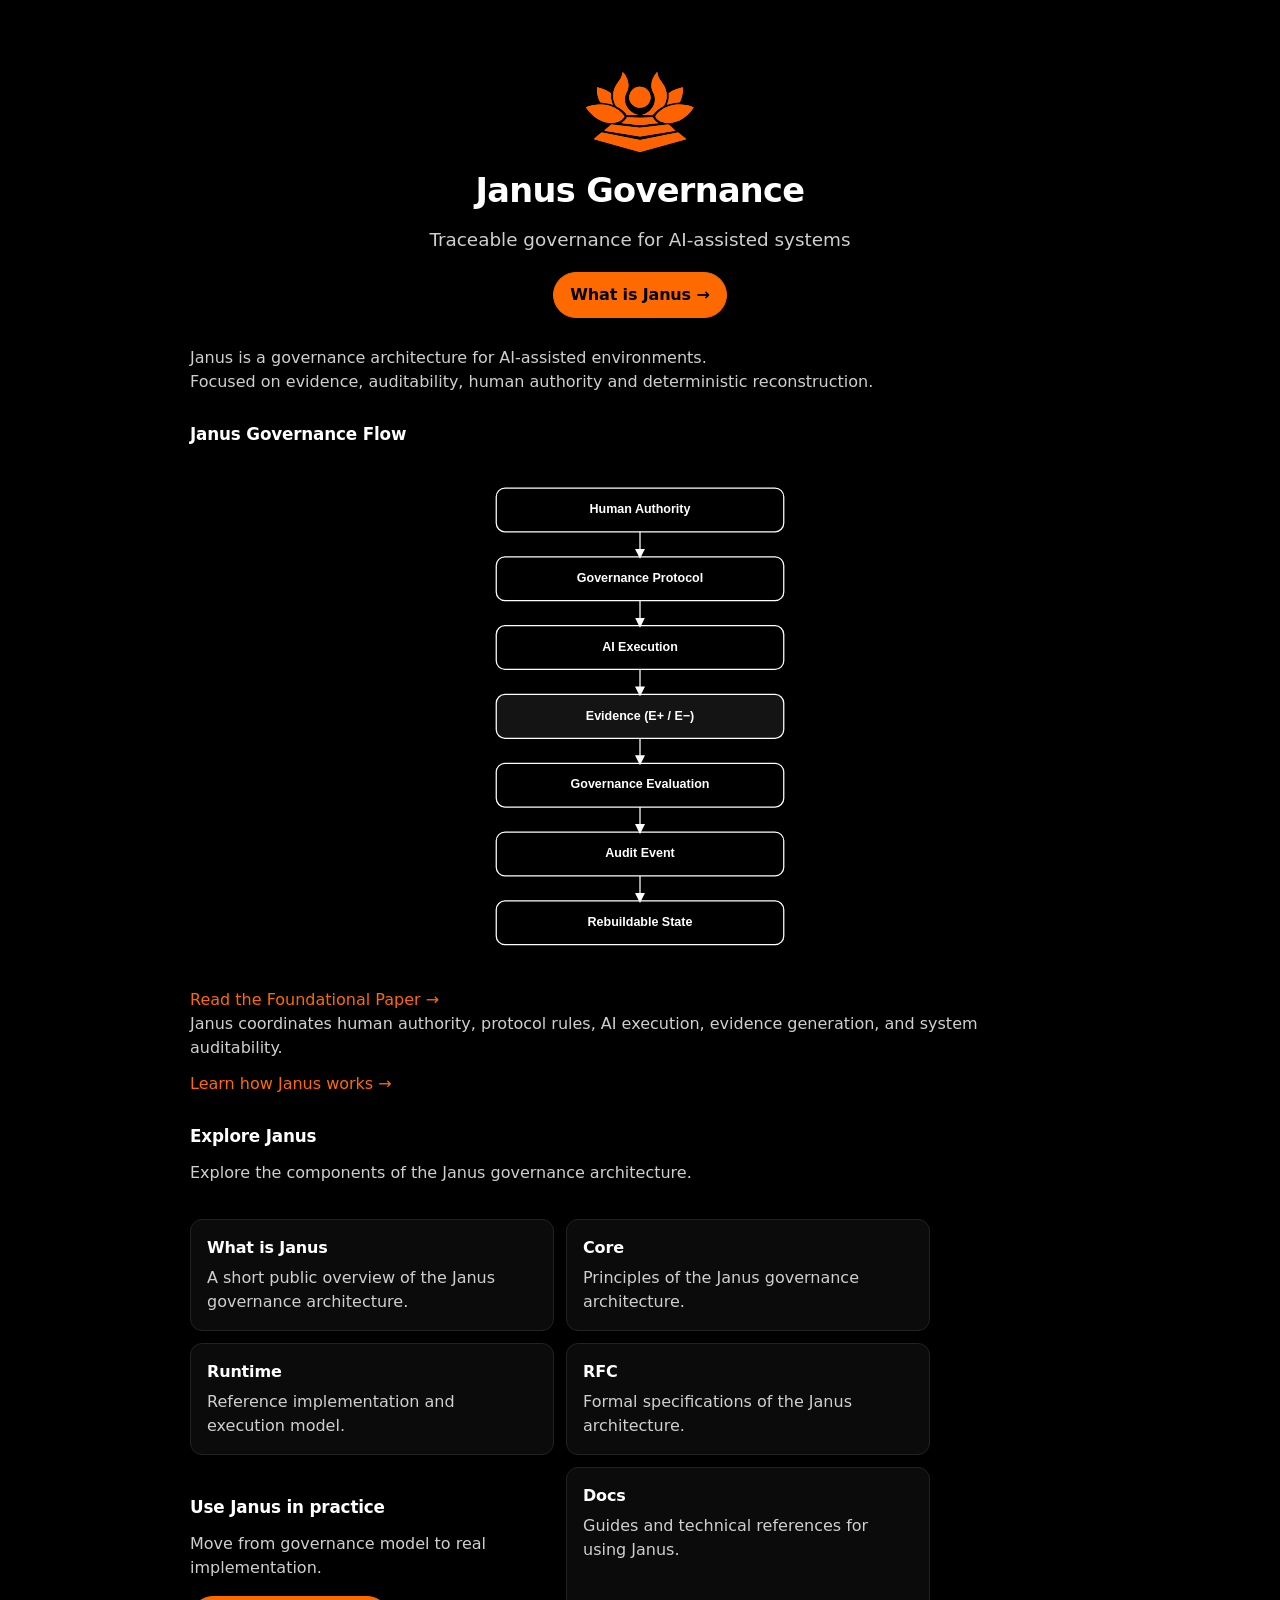
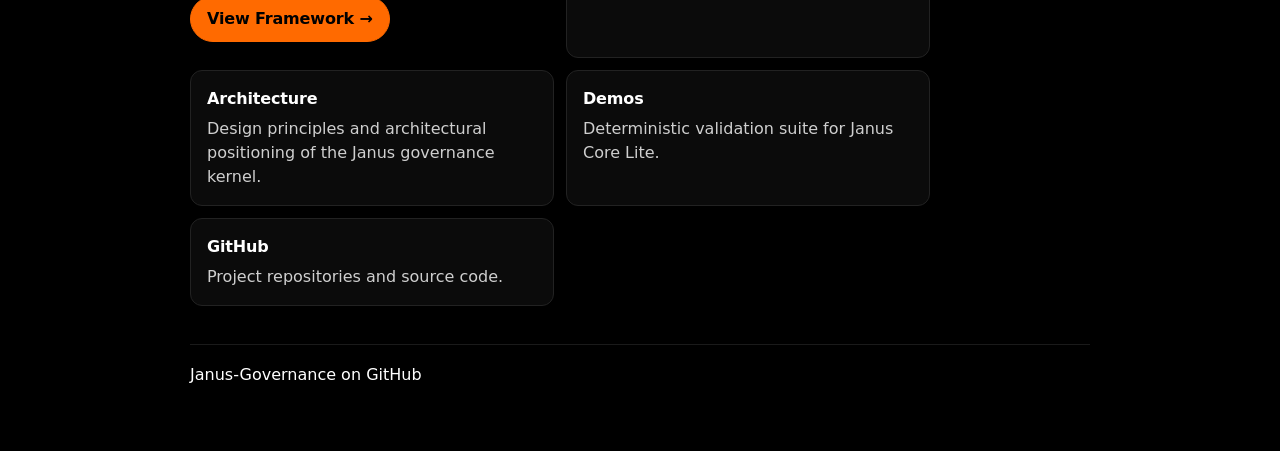
==== index.html @ d7b4a1f8 "refactor(web): separate framework CTA from core architecture grid" ====
<!doctype html>
<html lang="en">
  <head>
    <meta charset="utf-8" />
    <meta name="viewport" content="width=device-width, initial-scale=1" />
    <title>Janus Governance</title>
    <meta
      name="description"
      content="Janus is a governance architecture for AI-assisted environments focused on evidence, auditability, human authority and deterministic reconstruction."
    />
    <link rel="stylesheet" href="/styles.css" />
  </head>
  <body>
    <main class="container">
      <header class="hero" aria-label="Hero">
        <svg
          class="logo"
          xmlns="http://www.w3.org/2000/svg"
          viewBox="0 0 419.28 311.48"
          role="img"
          aria-label="Janus logo"
        >
          <defs>
            <style>
              .cls-1 {
                fill: #ff8103;
              }

              .cls-2 {
                fill: #ff6200;
              }
            </style>
          </defs>
          <g>
            <path
              class="cls-1"
              d="M159.25,167.34h40.95c.33,0,2.47,1.52,2.57,0-35.36-9.36-61.35-43.4-48.12-80.49,2.5-7,7.02-13.08,8.89-20.32,6.07-23.49-4.26-49.85-20.9-66.44-1.41,25.85-23.61,41.9-31.95,64.57-7.11,19.35-6.92,41.87,2.22,60.51,4.77,9.72,8.3,9.06,16.49,14.44,11.19,7.33,22.39,16.66,29.83,27.73ZM277.24.1c-1.33-.36-.96.31-1.31.72-15.76,18.4-25.67,41.6-19.49,66.18,1.9,7.56,6.46,13.55,8.93,20.85,10.7,31.54-6.45,59.86-34.13,74.43l-13.56,5.62,41.8-.86c8.95-10.05,18.19-19.22,29.5-26.63s14.53-6.1,20.21-20.46c8.83-22.34,6.11-46.25-5.49-66.97-4.25-7.59-10.14-14.04-14.66-21.43-5.73-9.38-10.72-20.46-11.79-31.45ZM205.52,57.53c-31.74,3.62-48.61,41.28-27.92,66.55,20.23,24.72,60.63,18.14,71.59-12,10.37-28.53-14.11-57.92-43.67-54.55ZM104.84,127.25c-3.64-8.47-6.85-17.27-7.47-26.61-.4-6.02.48-12.17.3-18.06-16.3-11.5-35.44-18.11-54.69-22.91-2.31,20.16,3.38,40.5,12.29,58.44,4.34.86,9.15.66,13.69,1.2,12.14,1.45,24.23,4.32,35.87,7.94ZM377.47,59.67c-19.54,4.36-39.07,10.88-55.26,22.91-.21,6.54.75,13.13.21,19.68-.72,8.61-3.97,17.16-7.37,24.99,11.23-3.76,22.82-6.75,34.65-8.01,2.57-.27,14-.35,14.89-1.14.44-.39,2.76-5.43,3.24-6.5,7.38-16.16,10.51-34.16,9.63-51.93ZM.03,136.99c-.75.99,12.44,17.11,14.02,18.9,15.99,18.16,37.31,33.89,61.22,39.59,26.24,6.25,59.68,3.86,74.56-21.79-5.25-10.02-14.62-18.86-23.86-25.47C90.08,122.53,40.31,121.14.03,136.99ZM357.31,126.85c-33.93,1.76-69.43,16.83-87.53,46.55,8.1,16.21,26.28,23.91,43.81,24.9,44.47,2.52,82.59-24.4,105.69-60.41-18.64-8.94-41.26-12.11-61.97-11.04ZM281.25,198.28c-9.91-4.05-16.61-13.1-21.51-22.27-13.65.92-27.45,1.73-41.19,2.23-18.44.66-36-1.12-54.41-1.73-1.51-.05-3.26-1.34-4.6,0-4.89,9.22-12.22,17.15-21.48,22.06,8.06,1.19,16.24,2.28,24.35,3.14,14.52,1.55,30.87,3.82,45.25,4.58,13.55.72,35.59-2.99,49.82-4.58,6.62-.74,13.38-1.47,19.98-2.36.87-.12,3.46-.28,3.79-1.07ZM347.11,228.62c.65-.54-1.83-2.72-2.28-3.15-6.02-5.78-14.74-13.75-21.19-18.9-1.26-1.01-2.53-2.2-4.29-2.06l-109.98,12.13-109.98-12.13c-1.47.13-3.09,1.66-4.3,2.63-6.15,4.93-13.71,11.73-19.47,17.18-.83.78-3.41,3.05-3.43,4.01l138.33,22.68,136.6-22.39ZM389.5,261.84c.22-.95-.31-1.16-.87-1.7-8.59-8.32-19.69-15.35-28.36-23.75l-2.56-.92-147.19,29.29-148.35-29.31c-1.49.13-2.75,1.45-3.98,2.36-8.66,6.41-17.93,14.85-26.05,22.06-.48.43-1.06.85-1.74.84l1.45,1.11,178.19,49.66,179.47-49.64Z"
            />
            <path
              class="cls-2"
              d="M389.5,261.84l-179.47,49.64-178.19-49.66-1.45-1.11c.68,0,1.25-.41,1.74-.84,8.13-7.21,17.4-15.65,26.05-22.06,1.23-.91,2.49-2.23,3.98-2.36l148.17,29.27c.12.02.24.02.36,0l147.01-29.25,2.56.92c8.67,8.4,19.78,15.44,28.36,23.75.56.54,1.08.75.87,1.7Z"
            />
            <path
              class="cls-2"
              d="M347.11,228.62l-136.6,22.39-138.33-22.68c.02-.97,2.61-3.23,3.43-4.01,5.76-5.45,13.32-12.26,19.47-17.18,1.2-.96,2.82-2.5,4.3-2.63l109.98,12.13,109.98-12.13c1.76-.15,3.03,1.05,4.29,2.06,6.45,5.15,15.18,13.12,21.19,18.9.45.43,2.93,2.61,2.28,3.15Z"
            />
            <path
              class="cls-2"
              d="M357.31,126.85c20.7-1.08,43.33,2.1,61.97,11.04-23.1,36.01-61.22,62.93-105.69,60.41-17.53-.99-35.71-8.68-43.81-24.9,18.1-29.73,53.6-44.79,87.53-46.55Z"
            />
            <path
              class="cls-2"
              d="M.03,136.99c40.28-15.86,90.05-14.46,125.94,11.22,9.24,6.62,18.61,15.45,23.86,25.47-14.88,25.65-48.32,28.05-74.56,21.79-23.91-5.7-45.22-21.42-61.22-39.59-1.58-1.79-14.77-17.91-14.02-18.9Z"
            />
            <path
              class="cls-2"
              d="M277.24.1c1.07,10.99,6.06,22.07,11.79,31.45,4.52,7.39,10.41,13.84,14.66,21.43,11.6,20.73,14.33,44.63,5.49,66.97-5.68,14.36-8.58,12.82-20.21,20.46s-20.54,16.59-29.5,26.63l-41.65.46,13.41-5.21c27.68-14.57,44.83-42.89,34.13-74.43-2.47-7.3-7.03-13.29-8.93-20.85-6.18-24.59,3.73-47.78,19.49-66.18.35-.41-.02-1.08,1.31-.72Z"
            />
            <path
              class="cls-2"
              d="M159.25,167.34c-7.45-11.07-18.64-20.4-29.83-27.73-8.2-5.37-11.72-4.72-16.49-14.44-9.14-18.64-9.34-41.16-2.22-60.51C119.04,42,141.24,25.94,142.65.1c16.65,16.59,26.97,42.95,20.9,66.44-1.87,7.24-6.4,13.32-8.89,20.32-13.21,37.03,12.94,71.22,48.22,80.64.02,0-.08,0-.1,0l-43.52-.16Z"
            />
            <path
              class="cls-2"
              d="M205.52,57.53c29.56-3.37,54.04,26.02,43.67,54.55-10.96,30.14-51.36,36.72-71.59,12-20.69-25.27-3.82-62.93,27.92-66.55Z"
            />
            <path
              class="cls-2"
              d="M281.25,198.28c-.33.79-2.92.95-3.79,1.07-6.6.89-13.36,1.62-19.98,2.36-14.23,1.59-36.27,5.3-49.82,4.58-14.37-.76-30.73-3.03-45.25-4.58-8.11-.87-16.29-1.95-24.35-3.14,9.26-4.9,16.94-13.44,21.83-22.66.56.28,6.62.9,8.13.95,18.41.61,32.09,2.05,50.52,1.38,13.75-.49,27.54-1.31,41.19-2.23,4.9,9.17,11.6,18.23,21.51,22.27Z"
            />
            <path
              class="cls-2"
              d="M377.47,59.67c.88,17.77-2.25,35.77-9.63,51.93-.49,1.06-2.8,6.1-3.24,6.5-.9.8-12.32.87-14.89,1.14-11.83,1.26-23.42,4.25-34.65,8.01,3.4-7.83,6.65-16.38,7.37-24.99.55-6.56-.41-13.15-.21-19.68,16.19-12.03,35.72-18.55,55.26-22.91Z"
            />
            <path
              class="cls-2"
              d="M104.84,127.25c-11.64-3.62-23.73-6.5-35.87-7.94-4.54-.54-9.35-.34-13.69-1.2-8.91-17.94-14.6-38.28-12.29-58.44,19.25,4.81,38.38,11.42,54.69,22.91.17,5.89-.7,12.04-.3,18.06.62,9.33,3.82,18.13,7.47,26.61Z"
            />
          </g>
        </svg>
        <h1>Janus Governance</h1>
        <p class="subtitle">Traceable governance for AI-assisted systems</p>
        <p class="hero-cta">
          <a class="cta-button" href="/what-is-janus.html">What is Janus &rarr;</a>
        </p>
      </header>

      <section class="section" aria-label="Project description">
        <p class="description">
          Janus is a governance architecture for AI-assisted environments.<br />
          Focused on evidence, auditability, human authority and deterministic reconstruction.
        </p>
      </section>

      <section class="section governance-diagram" aria-label="Janus Governance Flow">
        <h2>Janus Governance Flow</h2>
        <img
          src="/janus-governance-flow.svg"
          alt="Janus governance flow diagram"
          style="display: block; width: 100%; max-width: 450px; margin: 16px auto 10px"
        />
        <p style="margin: 12px 0 0">
          <a href="/paper/janus-foundational-paper-v1.0.pdf" class="cta-link" style="color: var(--accent)">
            Read the Foundational Paper →
          </a>
        </p>
        <p class="description">
          Janus coordinates human authority, protocol rules, AI execution, evidence generation,
          and system auditability.
        </p>
        <p style="margin: 12px 0 0">
          <a href="/what-is-janus.html" class="cta-link" style="color: var(--accent)">
            Learn how Janus works &rarr;
          </a>
        </p>
      </section>

      <section class="section" aria-label="Explore Janus">
        <h2>Explore Janus</h2>
        <p class="description">Explore the components of the Janus governance architecture.</p>
        <nav class="cards" aria-label="Explore navigation">
          <a class="card" href="/what-is-janus.html">
            <div class="card-title">What is Janus</div>
            <div class="card-desc">A short public overview of the Janus governance architecture.</div>
          </a>
          <a class="card" href="https://core.janusgovernance.org">
            <div class="card-title">Core</div>
            <div class="card-desc">Principles of the Janus governance architecture.</div>
          </a>
          <a class="card" href="https://runtime.janusgovernance.org">
            <div class="card-title">Runtime</div>
            <div class="card-desc">Reference implementation and execution model.</div>
          </a>
          <a class="card" href="https://rfc.janusgovernance.org">
            <div class="card-title">RFC</div>
            <div class="card-desc">Formal specifications of the Janus architecture.</div>
          </a>

                <section class="section" aria-label="Use Janus in practice">
                  <h2>Use Janus in practice</h2>
                  <p class="description">Move from governance model to real implementation.</p>
                  <p style="margin-top:16px;">
                    <a class="cta-button" href="https://framework.janusgovernance.org">View Framework &rarr;</a>
                  </p>
                </section>
          <a class="card" href="https://docs.janusgovernance.org">
            <div class="card-title">Docs</div>
            <div class="card-desc">Guides and technical references for using Janus.</div>
          </a>
          <a class="card" href="/docs/architecture/">
            <div class="card-title">Architecture</div>
            <div class="card-desc">Design principles and architectural positioning of the Janus governance kernel.</div>
          </a>
          <a class="card" href="/demos.html">
            <div class="card-title">Demos</div>
            <div class="card-desc">Deterministic validation suite for Janus Core Lite.</div>
          </a>
          <a class="card" href="https://github.com/Janus-Governance">
            <div class="card-title">GitHub</div>
            <div class="card-desc">Project repositories and source code.</div>
          </a>
        </nav>
      </section>

      <footer class="footer" aria-label="Footer">
        <a href="https://github.com/Janus-Governance">Janus-Governance on GitHub</a>
      </footer>
    </main>
  </body>
</html>
---- styles.css ----
:root {
  color-scheme: dark;
  --accent: #ff6a00;
}

body {
  margin: 0;
  padding: 0;
  background: #000;
  color: #fff;
  font-family: system-ui, -apple-system, "Segoe UI", Roboto, Helvetica, Arial,
    "Apple Color Emoji", "Segoe UI Emoji";
  line-height: 1.5;
}

.container {
  max-width: 900px;
  margin: 0 auto;
  padding: 72px 20px 64px;
}

h1 {
  font-size: 2.1rem;
  font-weight: 750;
  letter-spacing: -0.02em;
  margin: 0 0 10px;
}

.subtitle {
  font-size: 1.15rem;
  margin: 0;
  color: #cfcfcf;
}

.hero {
  text-align: center;
}

.hero-cta {
  margin: 18px 0 0;
}

.cta-button {
  display: inline-block;
  padding: 10px 16px;
  border-radius: 999px;
  border: 1px solid var(--accent);
  background: var(--accent);
  color: #000;
  font-weight: 750;
  letter-spacing: -0.01em;
}

.cta-button:hover,
.cta-button:focus {
  background: transparent;
  color: #fff;
  text-decoration: none;
}

.logo {
  display: block;
  height: 80px;
  max-height: 80px;
  width: auto;
  margin: 0 auto 14px;
}

.section {
  margin-top: 28px;
}

.description {
  margin: 0;
  color: #cfcfcf;
  max-width: 860px;
}

h2 {
  margin: 0 0 12px;
  font-size: 1.05rem;
  font-weight: 650;
  letter-spacing: -0.01em;
  color: #fff;
}

a {
  color: #fff;
  text-decoration: none;
}

a:hover,
a:focus {
  color: var(--accent);
  text-decoration: underline;
  text-underline-offset: 3px;
}

.back {
  display: inline-block;
  margin-bottom: 22px;
  color: #cfcfcf;
  font-size: 0.98rem;
}

.link-list {
  margin: 12px 0 0;
  padding-left: 18px;
  color: #cfcfcf;
}

.link-list li {
  margin: 6px 0;
}

.cards {
  margin-top: 34px;
  display: grid;
  grid-template-columns: repeat(2, minmax(0, 1fr));
  gap: 12px;
  max-width: 740px;
}

.card {
  display: block;
  padding: 16px 16px;
  border: 1px solid #222;
  border-radius: 12px;
  background: #0b0b0b;
  color: #fff;
}

.card-title {
  font-weight: 700;
  letter-spacing: -0.01em;
}

.card-desc {
  margin-top: 6px;
  color: #cfcfcf;
}

.card:hover,
.card:focus {
  border-color: var(--accent);
  background: #111;
  text-decoration: none;
}

.footer {
  margin-top: 38px;
  padding-top: 18px;
  border-top: 1px solid #1a1a1a;
  color: #cfcfcf;
}

/* Markdown pages (e.g., docs/architecture/*) */
.markdown {
  color: #cfcfcf;
}

.markdown h1,
.markdown h2,
.markdown h3 {
  color: #fff;
}

.markdown p {
  margin: 0 0 12px;
}

.markdown ul,
.markdown ol {
  margin: 10px 0 14px;
  padding-left: 18px;
}

.markdown li {
  margin: 6px 0;
}

.markdown code {
  font-family: ui-monospace, SFMono-Regular, Menlo, Monaco, Consolas,
    "Liberation Mono", "Courier New", monospace;
  font-size: 0.95em;
}

.markdown pre {
  margin: 12px 0 16px;
  padding: 12px;
  border: 1px solid #1a1a1a;
  border-radius: 12px;
  background: #0b0b0b;
  overflow: auto;
}

.markdown pre code {
  font-size: 0.92em;
}

.markdown table {
  width: 100%;
  border-collapse: collapse;
  margin: 12px 0 18px;
  background: #0b0b0b;
  border: 1px solid #1a1a1a;
  border-radius: 12px;
  overflow: hidden;
}

.markdown th,
.markdown td {
  text-align: left;
  padding: 10px 12px;
  border-bottom: 1px solid #1a1a1a;
  vertical-align: top;
}

.markdown th {
  color: #fff;
  font-weight: 700;
}

.markdown tr:last-child td {
  border-bottom: 0;
}

@media (max-width: 560px) {
  .cards {
    grid-template-columns: 1fr;
  }
}
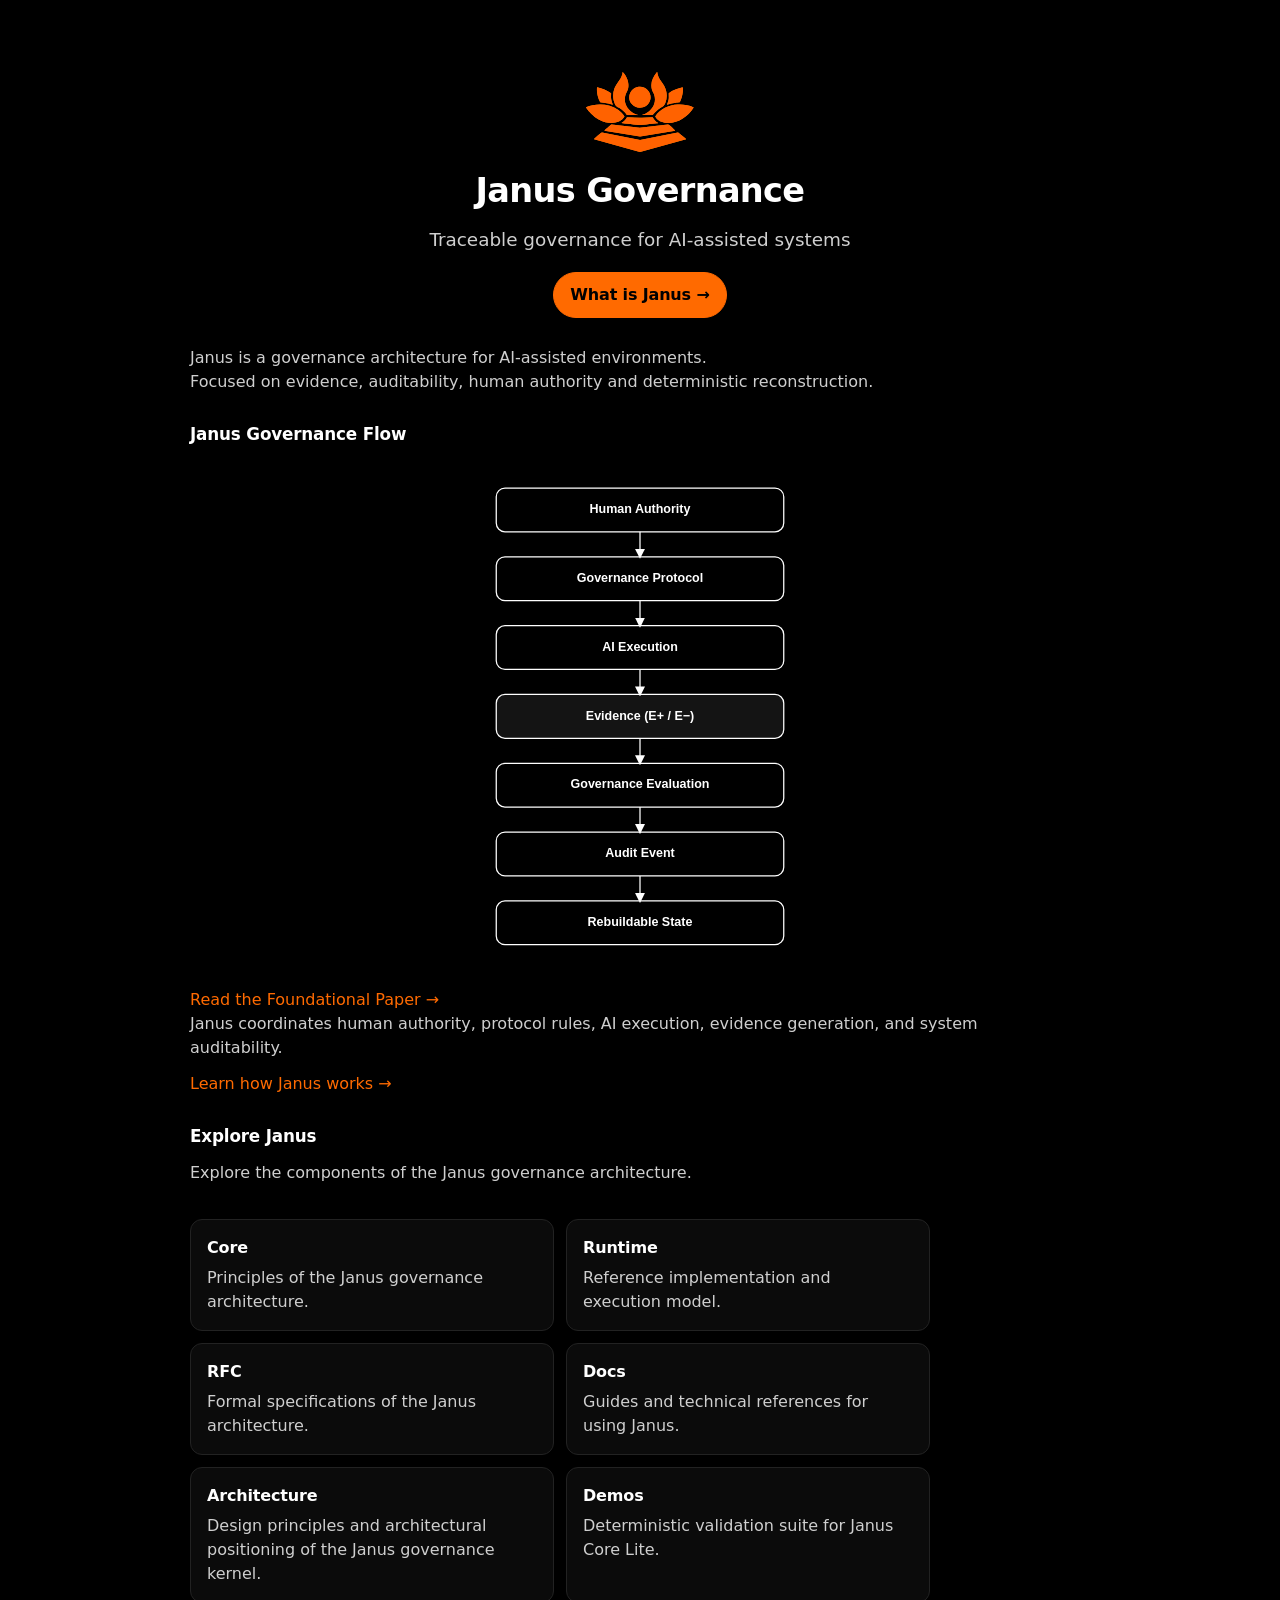
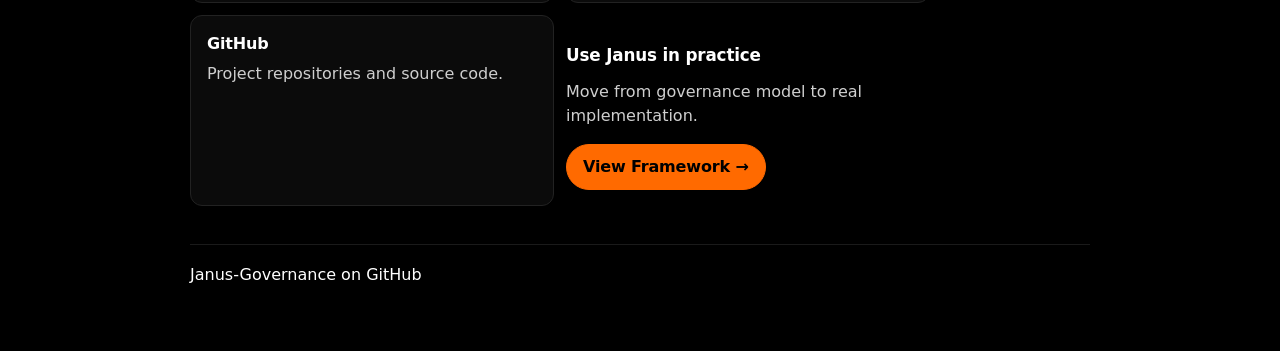
==== commit c5216152: "refactor(web): fix hierarchy and separate framework as adoption layer" ====
--- a/index.html
+++ b/index.html
@@ -119,10 +119,6 @@
         <h2>Explore Janus</h2>
         <p class="description">Explore the components of the Janus governance architecture.</p>
         <nav class="cards" aria-label="Explore navigation">
-          <a class="card" href="/what-is-janus.html">
-            <div class="card-title">What is Janus</div>
-            <div class="card-desc">A short public overview of the Janus governance architecture.</div>
-          </a>
           <a class="card" href="https://core.janusgovernance.org">
             <div class="card-title">Core</div>
             <div class="card-desc">Principles of the Janus governance architecture.</div>
@@ -135,14 +131,6 @@
             <div class="card-title">RFC</div>
             <div class="card-desc">Formal specifications of the Janus architecture.</div>
           </a>
-
-                <section class="section" aria-label="Use Janus in practice">
-                  <h2>Use Janus in practice</h2>
-                  <p class="description">Move from governance model to real implementation.</p>
-                  <p style="margin-top:16px;">
-                    <a class="cta-button" href="https://framework.janusgovernance.org">View Framework &rarr;</a>
-                  </p>
-                </section>
           <a class="card" href="https://docs.janusgovernance.org">
             <div class="card-title">Docs</div>
             <div class="card-desc">Guides and technical references for using Janus.</div>
@@ -159,6 +147,14 @@
             <div class="card-title">GitHub</div>
             <div class="card-desc">Project repositories and source code.</div>
           </a>
+
+              <section class="section" aria-label="Use Janus in practice">
+                <h2>Use Janus in practice</h2>
+                <p class="description">Move from governance model to real implementation.</p>
+                <p style="margin-top:16px;">
+                  <a class="cta-button" href="https://framework.janusgovernance.org">View Framework &rarr;</a>
+                </p>
+              </section>
         </nav>
       </section>
 
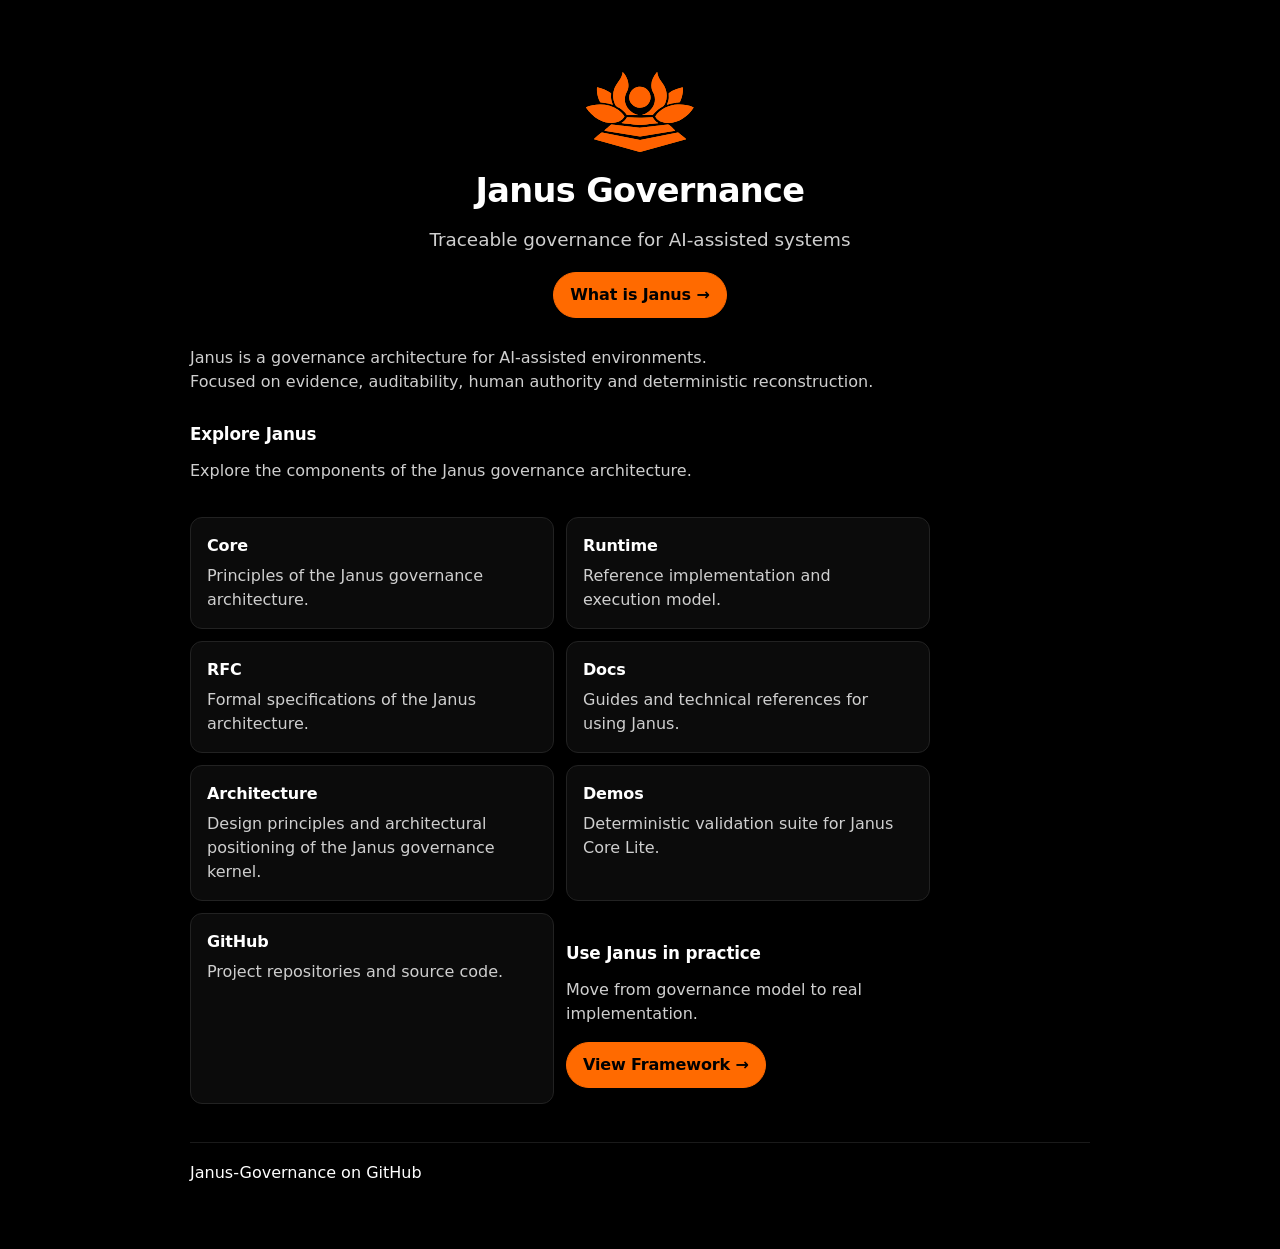
==== commit 70543a42: "refactor(web): remove redundant conceptual duplication" ====
--- a/index.html
+++ b/index.html
@@ -93,27 +93,6 @@
       </section>
 
       <section class="section governance-diagram" aria-label="Janus Governance Flow">
-        <h2>Janus Governance Flow</h2>
-        <img
-          src="/janus-governance-flow.svg"
-          alt="Janus governance flow diagram"
-          style="display: block; width: 100%; max-width: 450px; margin: 16px auto 10px"
-        />
-        <p style="margin: 12px 0 0">
-          <a href="/paper/janus-foundational-paper-v1.0.pdf" class="cta-link" style="color: var(--accent)">
-            Read the Foundational Paper →
-          </a>
-        </p>
-        <p class="description">
-          Janus coordinates human authority, protocol rules, AI execution, evidence generation,
-          and system auditability.
-        </p>
-        <p style="margin: 12px 0 0">
-          <a href="/what-is-janus.html" class="cta-link" style="color: var(--accent)">
-            Learn how Janus works &rarr;
-          </a>
-        </p>
-      </section>
 
       <section class="section" aria-label="Explore Janus">
         <h2>Explore Janus</h2>
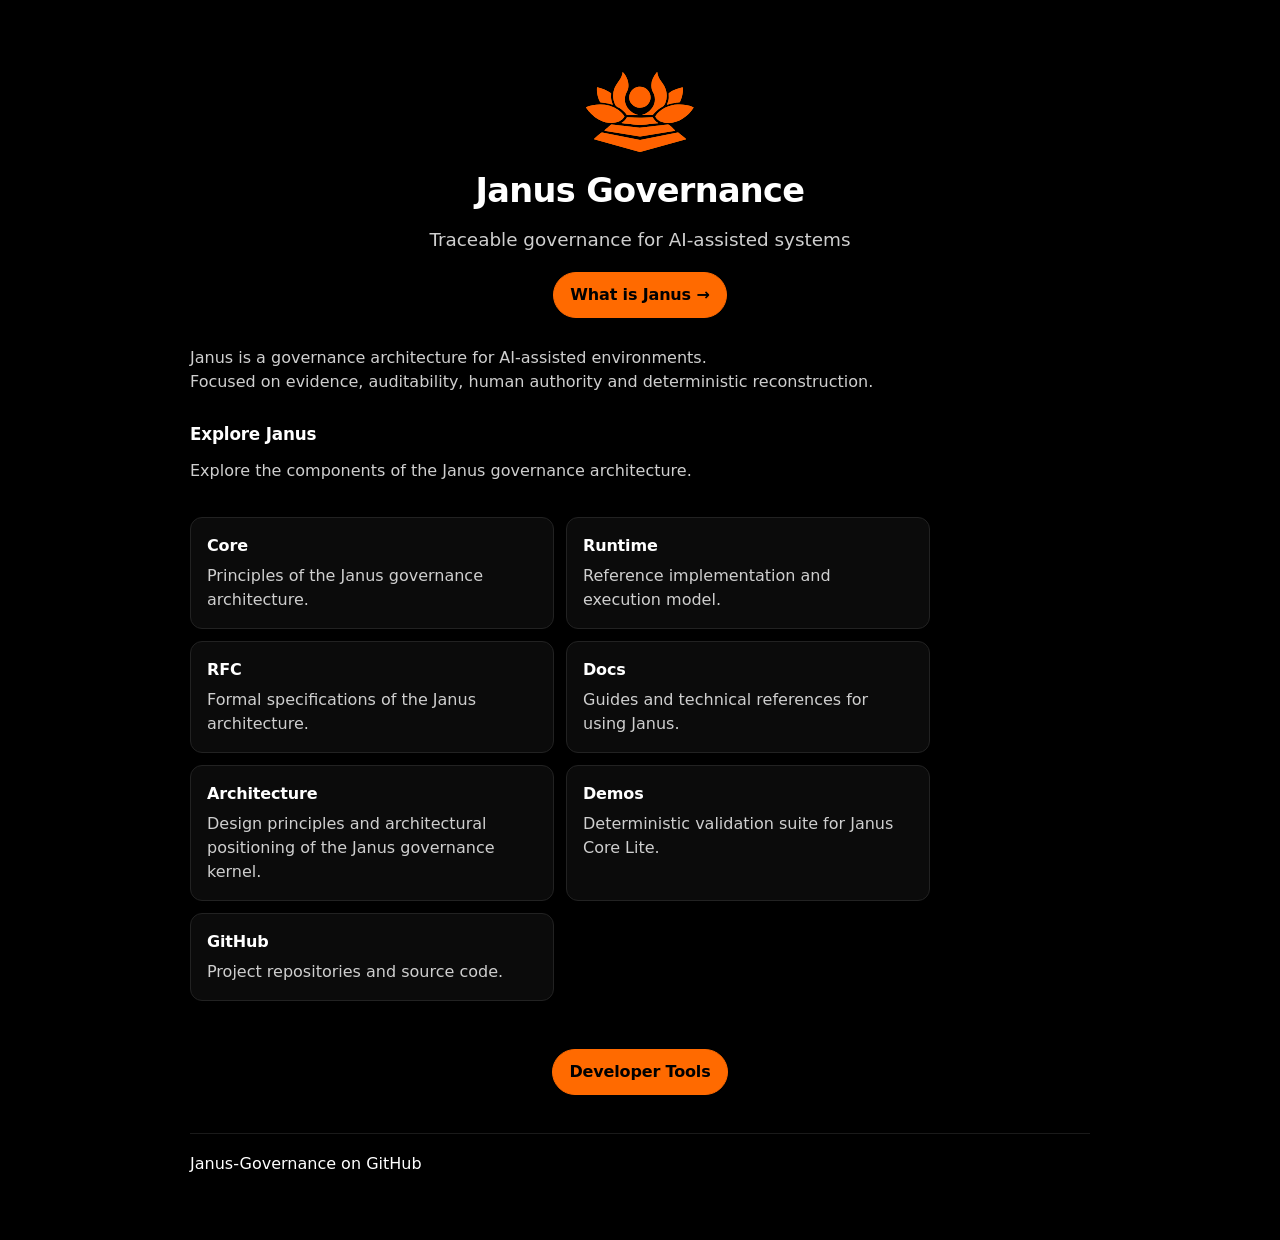
==== commit 97d5b66f: "feat: add Developer Tools gateway and link runtimes to framework" ====
--- a/index.html
+++ b/index.html
@@ -127,15 +127,16 @@
             <div class="card-desc">Project repositories and source code.</div>
           </a>
 
-              <section class="section" aria-label="Use Janus in practice">
-                <h2>Use Janus in practice</h2>
-                <p class="description">Move from governance model to real implementation.</p>
-                <p style="margin-top:16px;">
-                  <a class="cta-button" href="https://framework.janusgovernance.org">View Framework &rarr;</a>
-                </p>
-              </section>
+
+      <!-- Developer Tools block moved below main cards -->
+      
         </nav>
       </section>
+
+
+      <div style="text-align:center; margin: 48px 0 0 0;">
+        <a href="/devtools.html" class="cta-button devtools-tag">Developer Tools</a>
+      </div>
 
       <footer class="footer" aria-label="Footer">
         <a href="https://github.com/Janus-Governance">Janus-Governance on GitHub</a>
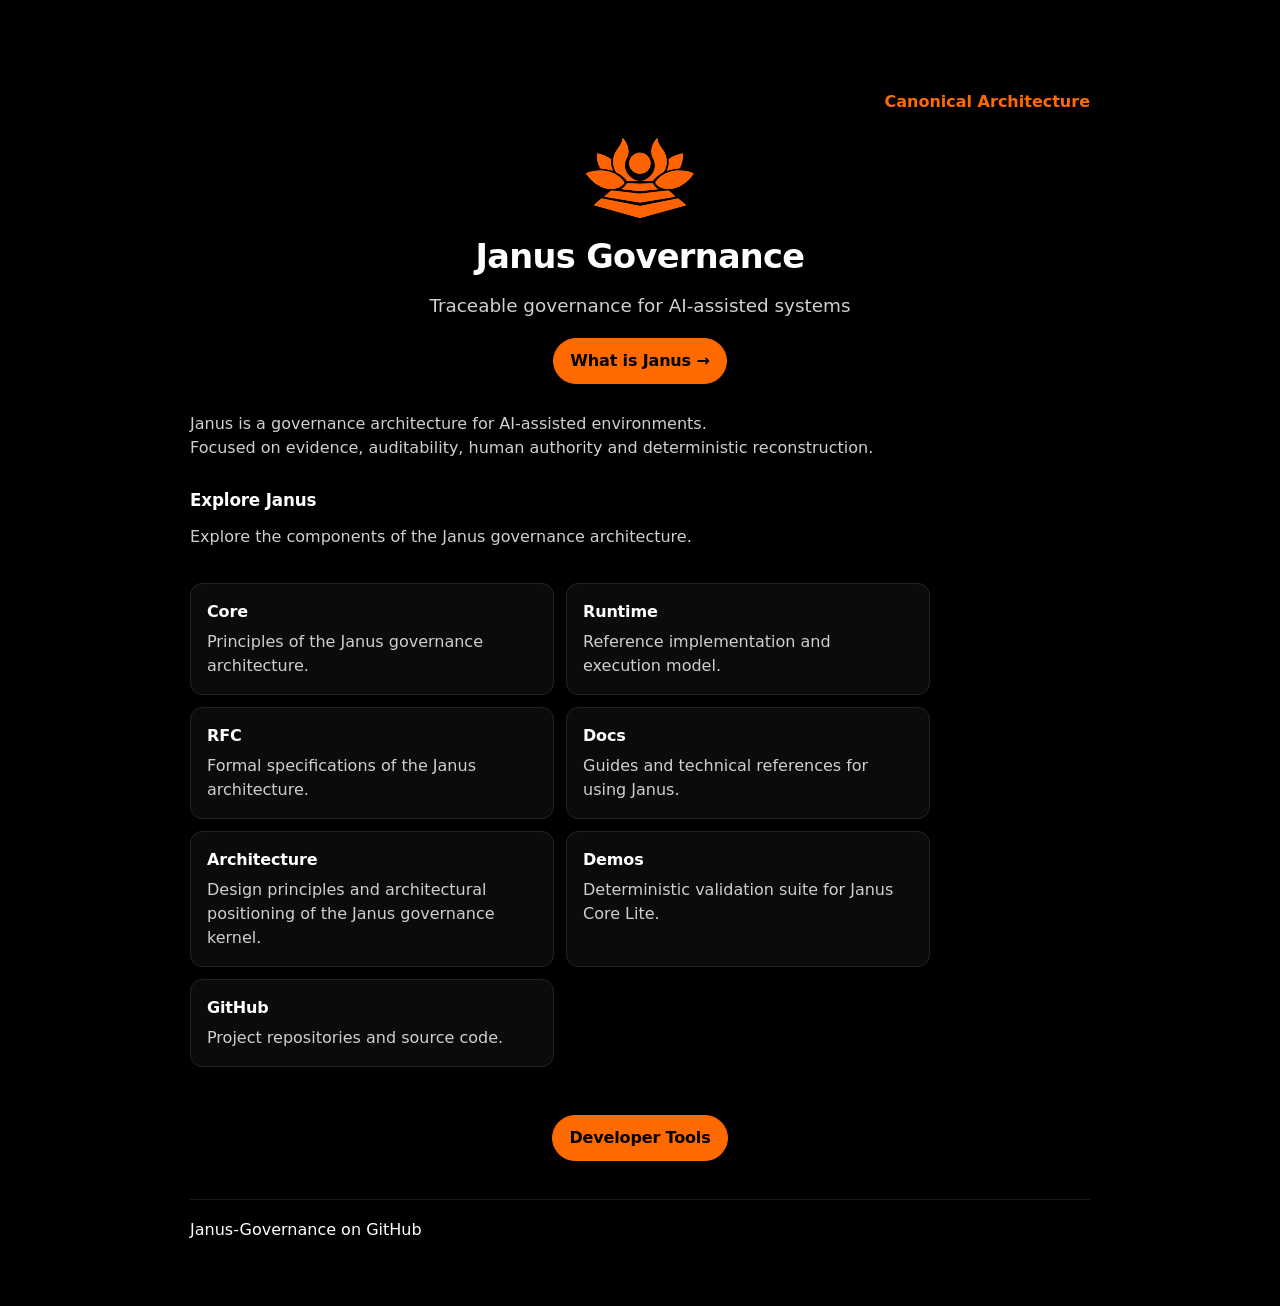
==== commit 213c4529: "fix(architecture): remove zombie taxonomy, surface canonical doc, restore wayfinding, and align navi" ====
--- a/index.html
+++ b/index.html
@@ -12,6 +12,9 @@
   </head>
   <body>
     <main class="container">
+      <div style="margin: 18px 0 24px 0; text-align: right;">
+        <a href="/docs/architecture/janus-canonical-architecture.md" class="cta-link" style="font-weight: bold; color: var(--accent);">Canonical Architecture</a>
+      </div>
       <header class="hero" aria-label="Hero">
         <svg
           class="logo"
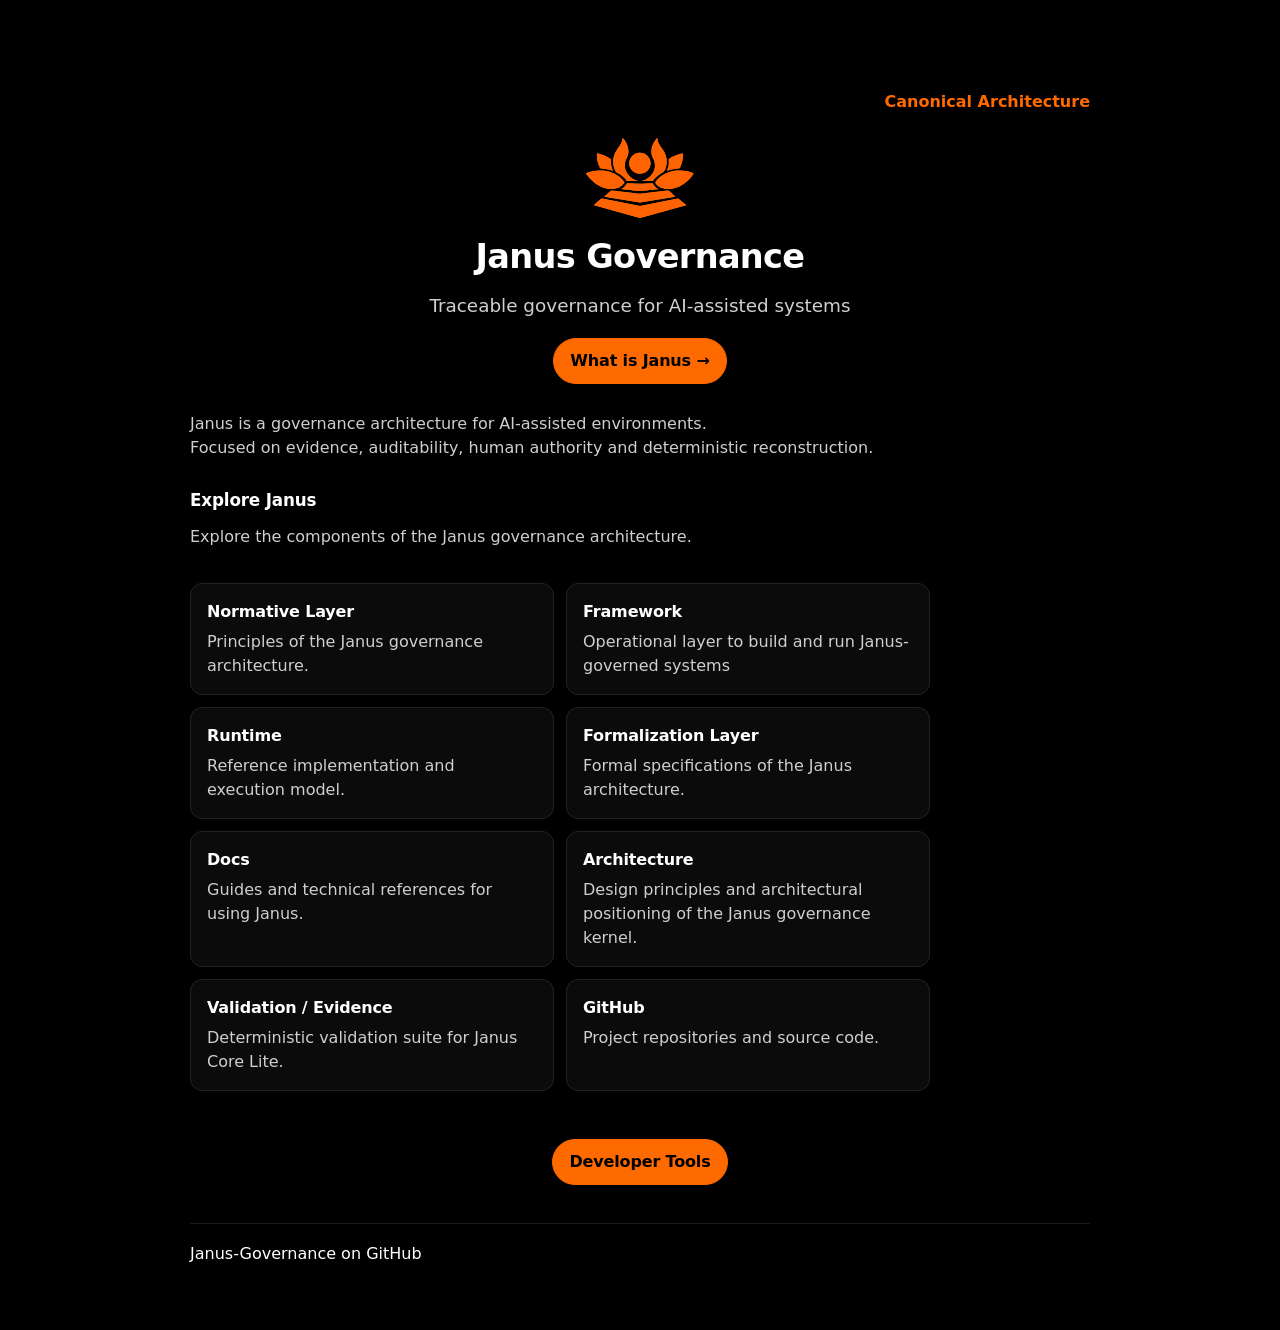
==== commit 9b9455f8: "fix(apex): resolve broken canonical architecture link (align with published surface)" ====
--- a/index.html
+++ b/index.html
@@ -13,7 +13,7 @@
   <body>
     <main class="container">
       <div style="margin: 18px 0 24px 0; text-align: right;">
-        <a href="/docs/architecture/janus-canonical-architecture.md" class="cta-link" style="font-weight: bold; color: var(--accent);">Canonical Architecture</a>
+        <a href="/docs/architecture/" class="cta-link" style="font-weight: bold; color: var(--accent);">Canonical Architecture</a>
       </div>
       <header class="hero" aria-label="Hero">
         <svg
@@ -101,16 +101,21 @@
         <h2>Explore Janus</h2>
         <p class="description">Explore the components of the Janus governance architecture.</p>
         <nav class="cards" aria-label="Explore navigation">
+
           <a class="card" href="https://core.janusgovernance.org">
-            <div class="card-title">Core</div>
+            <div class="card-title">Normative Layer</div>
             <div class="card-desc">Principles of the Janus governance architecture.</div>
+          </a>
+          <a class="card" href="https://framework.janusgovernance.org">
+            <div class="card-title">Framework</div>
+            <div class="card-desc">Operational layer to build and run Janus-governed systems</div>
           </a>
           <a class="card" href="https://runtime.janusgovernance.org">
             <div class="card-title">Runtime</div>
             <div class="card-desc">Reference implementation and execution model.</div>
           </a>
           <a class="card" href="https://rfc.janusgovernance.org">
-            <div class="card-title">RFC</div>
+            <div class="card-title">Formalization Layer</div>
             <div class="card-desc">Formal specifications of the Janus architecture.</div>
           </a>
           <a class="card" href="https://docs.janusgovernance.org">
@@ -122,7 +127,7 @@
             <div class="card-desc">Design principles and architectural positioning of the Janus governance kernel.</div>
           </a>
           <a class="card" href="/demos.html">
-            <div class="card-title">Demos</div>
+            <div class="card-title">Validation / Evidence</div>
             <div class="card-desc">Deterministic validation suite for Janus Core Lite.</div>
           </a>
           <a class="card" href="https://github.com/Janus-Governance">
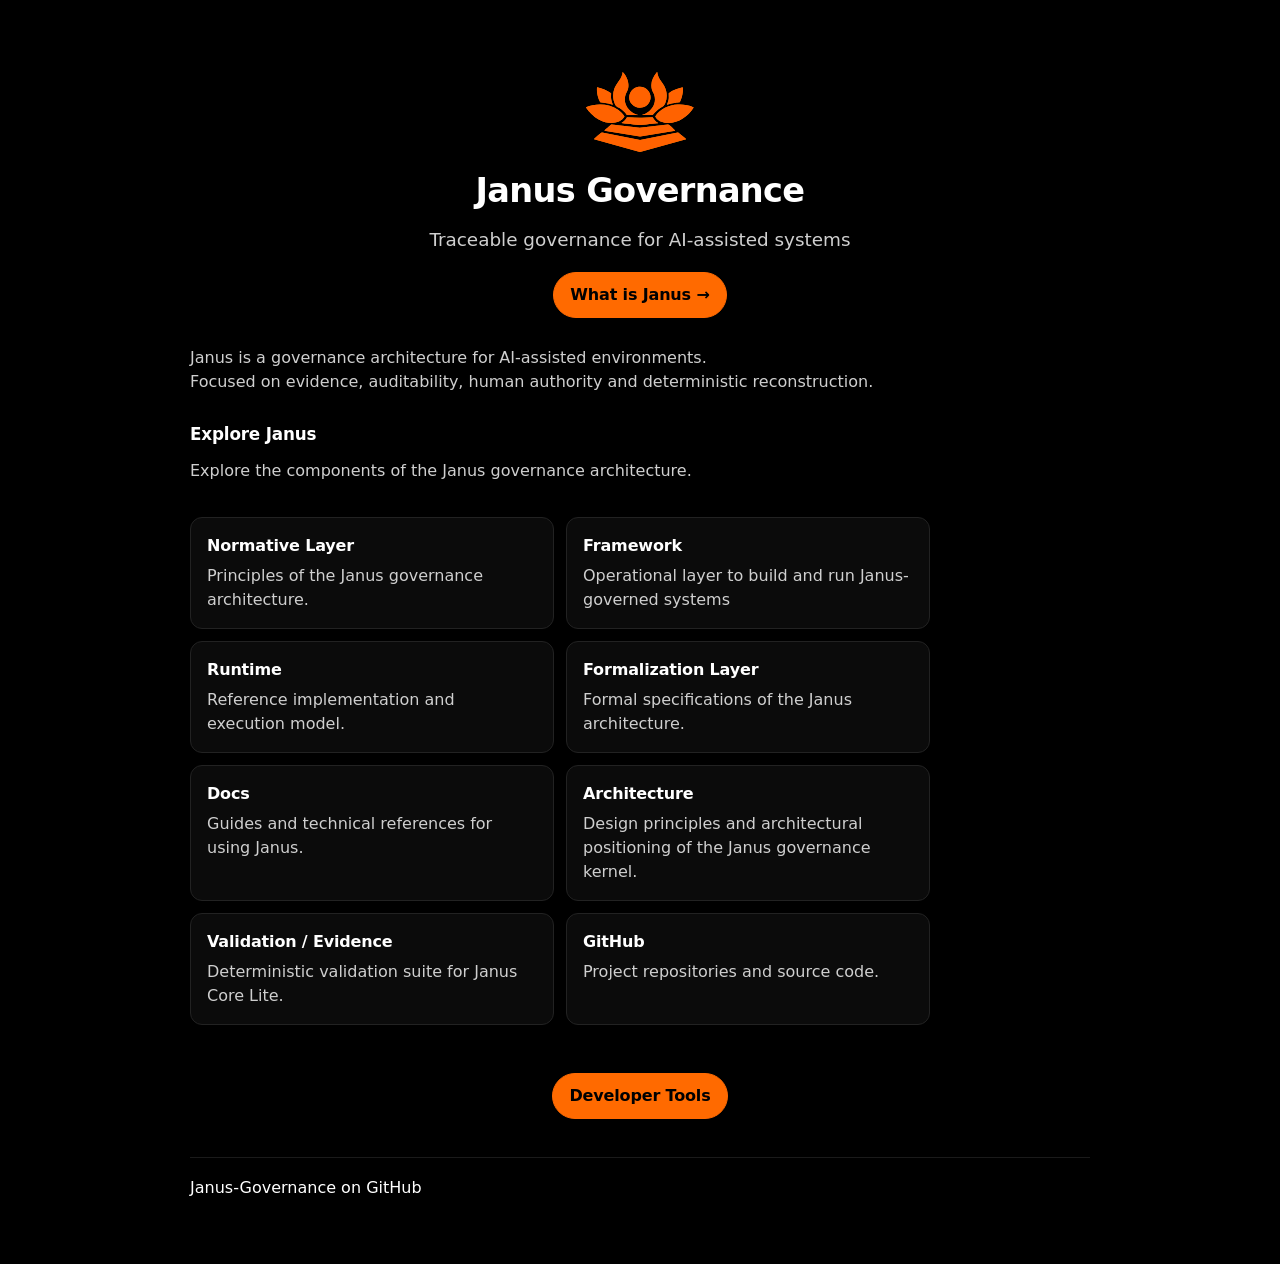
==== commit b85f9555: "fix(apex): remove redundant What is Janus card and align navigation hierarchy" ====
--- a/index.html
+++ b/index.html
@@ -12,9 +12,6 @@
   </head>
   <body>
     <main class="container">
-      <div style="margin: 18px 0 24px 0; text-align: right;">
-        <a href="/docs/architecture/" class="cta-link" style="font-weight: bold; color: var(--accent);">Canonical Architecture</a>
-      </div>
       <header class="hero" aria-label="Hero">
         <svg
           class="logo"
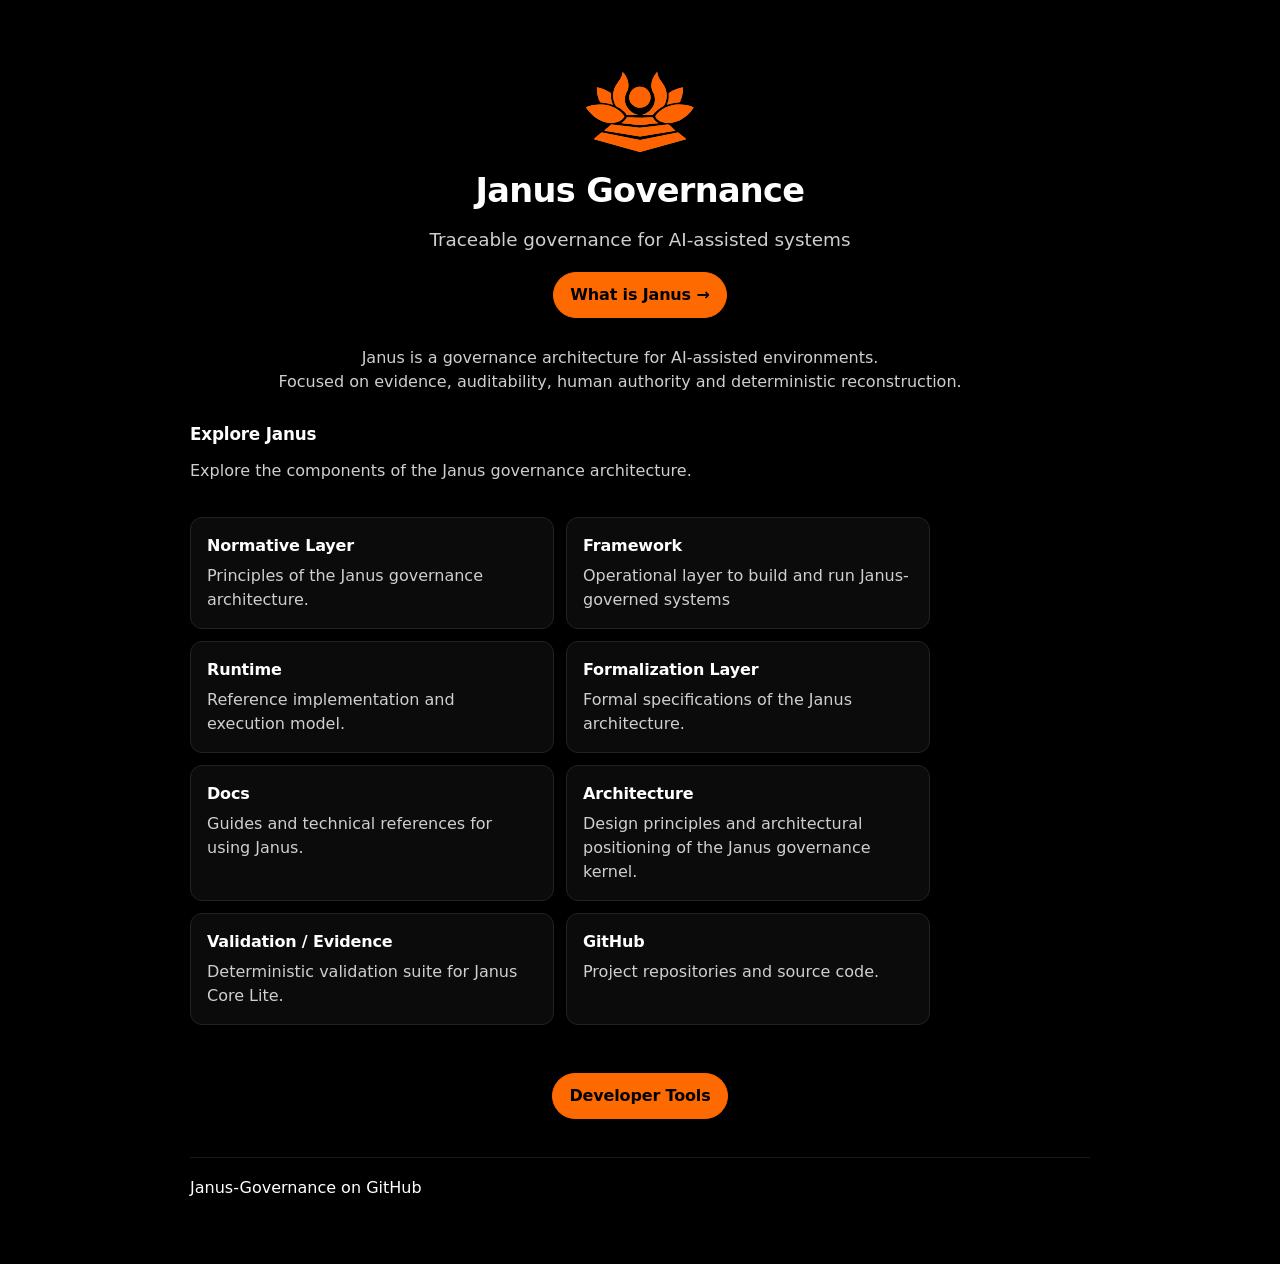
==== commit afb1e1b5: "fix(apex): align intro text and repair Python SDK link in devtools" ====
--- a/index.html
+++ b/index.html
@@ -86,7 +86,7 @@
       </header>
 
       <section class="section" aria-label="Project description">
-        <p class="description">
+        <p class="description intro">
           Janus is a governance architecture for AI-assisted environments.<br />
           Focused on evidence, auditability, human authority and deterministic reconstruction.
         </p>
--- a/styles.css
+++ b/styles.css
@@ -76,6 +76,10 @@
   max-width: 860px;
 }
 
+.intro {
+  text-align: center;
+}
+
 h2 {
   margin: 0 0 12px;
   font-size: 1.05rem;
